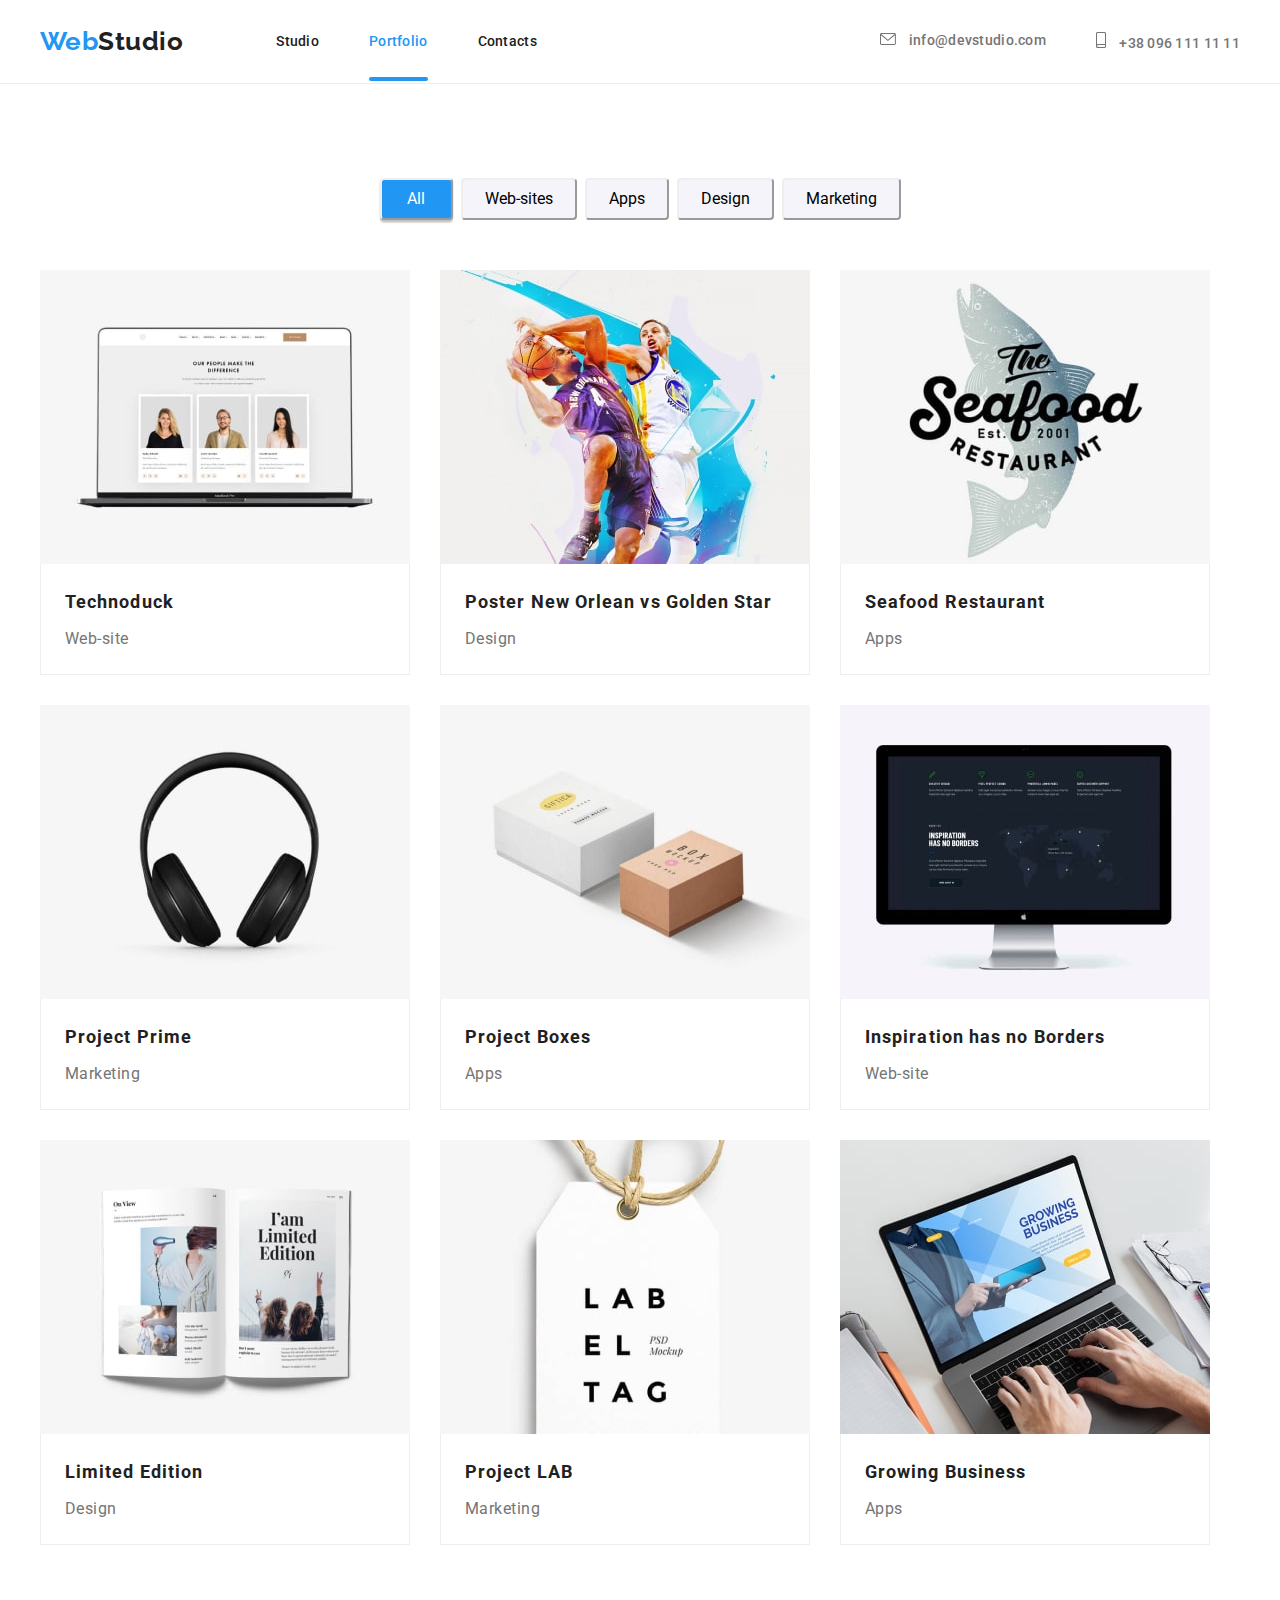
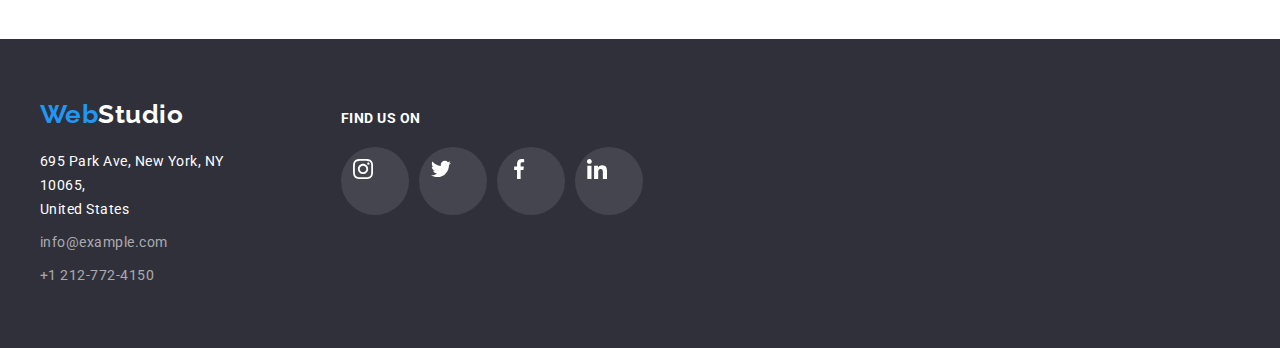
==== portfolio.html @ 816c1c03 "Animation" ====
<!DOCTYPE html>
<html lang="en">
  <head>
    <meta charset="UTF-8" />
    <meta http-equiv="X-UA-Compatible" content="IE=edge" />
    <meta name="viewport" content="width=device-width, initial-scale=1.0" />
    <title>Document</title>
    <link rel="preconnect" href="https://fonts.googleapis.com" />
    <link rel="preconnect" href="https://fonts.gstatic.com" crossorigin />
    <link
      href="https://fonts.googleapis.com/css2?family=Raleway:wght@700&family=Roboto:wght@400;500;700;900&display=swap"
      rel="stylesheet"
    />
    <!-- Modern Normalize -->
    <link
      rel="stylesheet"
      href="https://cdnjs.cloudflare.com/ajax/libs/modern-normalize/1.1.0/modern-normalize.min.css"
      integrity="sha512-wpPYUAdjBVSE4KJnH1VR1HeZfpl1ub8YT/NKx4PuQ5NmX2tKuGu6U/JRp5y+Y8XG2tV+wKQpNHVUX03MfMFn9Q=="
      crossorigin="anonymous"
      referrerpolicy="no-referrer"
    />
    <!-- AOS animated -->
    <link href="https://unpkg.com/aos@2.3.1/dist/aos.css" rel="stylesheet" />

    <link rel="stylesheet" href="./css/styles.css" />
  </head>
  <body>
    <header class="page-header">
      <div class="container container-header">
        <nav class="container-header">
          <a class="logo" href="./index.html">Web<span class="logo-deco">Studio</span></a>

          <ul class="site-nav">
            <li class="item"><a class="link" href="./index.html">Studio</a></li>
            <li class="item"><a class="link-current" href="">Portfolio</a></li>
            <li class="item"><a class="link" href="">Contacts</a></li>
          </ul>
        </nav>

        <ul class="site-contacts">
          <li class="item">
            <a class="link-contacts link-mail" href="mailto:info@devstudio.com">
              <svg class="svg-contact" width="16" height="12">
                <use href="./images/icons.svg#icon-envelope"></use>
              </svg>
              info@devstudio.com
            </a>
          </li>
          <li class="item">
            <a class="link-contacts link-tel" href="tel:+380961111111">
              <svg class="svg-contact" width="10" height="16">
                <use href="./images/icons.svg#icon-smartphone"></use>
              </svg>
              +38 096 111 11 11</a
            >
          </li>
        </ul>
      </div>
    </header>
    <main>
      <section class="section-projects">
        <div class="container">
          <h1 class="visually-hidden">Our projects</h1>
          <ul class="buttons-list">
            <li class="buttons-projects">
              <button type="button" class="buttons-current">All</button>
            </li>
            <li class="buttons-projects">
              <button type="button" class="buttons">Web-sites</button>
            </li>
            <li class="buttons-projects"><button type="button" class="buttons">Apps</button></li>
            <li class="buttons-projects"><button type="button" class="buttons">Design</button></li>
            <li class="buttons-projects">
              <button type="button" class="buttons">Marketing</button>
            </li>
          </ul>
          <ul class="list list-projects">
            <li class="item-projects">
              <div class="back-list">
                <a class="link-projects" href="">
                  <div class="picture">
                    <img src="./images/project_1.jpg" alt="Technoduck" width="370" height="290" />
                    <div class="info-block">
                      <p class="info">
                        Technoduck is a state-of-the-art coronavirus distribution platform.
                        Companies use this platform for digital espionage and attacks on
                        competitors' secure servers.
                      </p>
                    </div>
                  </div>
                  <div class="project-desc">
                    <h2 class="caption">Technoduck</h2>
                    <p class="desc">Web-site</p>
                  </div>
                </a>
              </div>
            </li>
            <li class="item-projects">
              <div class="back-list">
                <a class="link-projects" href="">
                  <div class="picture">
                    <img
                      src="./images/project_2.jpg"
                      alt="Poster New Orlean vs Golden Star"
                      width="370"
                      height="290"
                    />
                    <div class="info-block">
                      <p class="info">
                        Technoduck is a state-of-the-art coronavirus distribution platform.
                        Companies use this platform for digital espionage and attacks on
                        competitors' secure servers.
                      </p>
                    </div>
                  </div>
                  <div class="project-desc">
                    <h2 class="caption">Poster New Orlean vs Golden Star</h2>
                    <p class="desc">Design</p>
                  </div>
                </a>
              </div>
            </li>
            <li class="item-projects">
              <a class="link-projects" href="">
                <div class="picture">
                  <img
                    src="./images/project_3.jpg"
                    alt="Seafood Restaurant"
                    width="370"
                    height="290"
                  />
                  <div class="info-block">
                    <p class="info">
                      Technoduck is a state-of-the-art coronavirus distribution platform. Companies
                      use this platform for digital espionage and attacks on competitors' secure
                      servers.
                    </p>
                  </div>
                </div>
                <div class="project-desc">
                  <h2 class="caption">Seafood Restaurant</h2>
                  <p class="desc">Apps</p>
                </div>
              </a>
            </li>
            <li class="item-projects">
              <a class="link-projects" href="">
                <div class="picture">
                  <img src="./images/project_4.jpg" alt="Project Prime" width="370" height="294" />
                  <div class="info-block">
                    <p class="info">
                      Technoduck is a state-of-the-art coronavirus distribution platform. Companies
                      use this platform for digital espionage and attacks on competitors' secure
                      servers.
                    </p>
                  </div>
                </div>
                <div class="project-desc">
                  <h2 class="caption">Project Prime</h2>
                  <p class="desc">Marketing</p>
                </div>
              </a>
            </li>
            <li class="item-projects">
              <a class="link-projects" href="">
                <div class="picture">
                  <img src="./images/project_5.jpg" alt="Project Boxes" width="370" height="294" />
                  <div class="info-block">
                    <p class="info">
                      Technoduck is a state-of-the-art coronavirus distribution platform. Companies
                      use this platform for digital espionage and attacks on competitors' secure
                      servers.
                    </p>
                  </div>
                </div>
                <div class="project-desc">
                  <h2 class="caption">Project Boxes</h2>
                  <p class="desc">Apps</p>
                </div>
              </a>
            </li>
            <li class="item-projects">
              <a class="link-projects" href="">
                <div class="picture">
                  <img
                    src="./images/project_6.jpg"
                    alt="Inspiration has no Borders"
                    width="370"
                    height="290"
                  />
                  <div class="info-block">
                    <p class="info">
                      Technoduck is a state-of-the-art coronavirus distribution platform. Companies
                      use this platform for digital espionage and attacks on competitors' secure
                      servers.
                    </p>
                  </div>
                </div>
                <div class="project-desc">
                  <h2 class="caption">Inspiration has no Borders</h2>
                  <p class="desc">Web-site</p>
                </div>
              </a>
            </li>
            <li class="item-projects">
              <a class="link-projects" href="">
                <div class="picture">
                  <img
                    src="./images/project_7.jpg"
                    alt="Limited Edition"
                    width="370"
                    height="290"
                  />
                  <div class="info-block">
                    <p class="info">
                      Technoduck is a state-of-the-art coronavirus distribution platform. Companies
                      use this platform for digital espionage and attacks on competitors' secure
                      servers.
                    </p>
                  </div>
                </div>
                <div class="project-desc">
                  <h2 class="caption">Limited Edition</h2>
                  <p class="desc">Design</p>
                </div>
              </a>
            </li>
            <li class="item-projects">
              <a class="link-projects" href="">
                <div class="picture">
                  <img src="./images/project_8.jpg" alt="Project LAB" width="370" height="294" />
                  <div class="info-block">
                    <p class="info">
                      Technoduck is a state-of-the-art coronavirus distribution platform. Companies
                      use this platform for digital espionage and attacks on competitors' secure
                      servers.
                    </p>
                  </div>
                </div>
                <div class="project-desc">
                  <h2 class="caption">Project LAB</h2>
                  <p class="desc">Marketing</p>
                </div>
              </a>
            </li>
            <li class="item-projects">
              <a class="link-projects" href="">
                <div class="picture">
                  <img
                    src="./images/project_9.jpg"
                    alt="Growing Business"
                    width="370"
                    height="290"
                  />
                  <div class="info-block">
                    <p class="info">
                      Technoduck is a state-of-the-art coronavirus distribution platform. Companies
                      use this platform for digital espionage and attacks on competitors' secure
                      servers.
                    </p>
                  </div>
                </div>
                <div class="project-desc">
                  <h2 class="caption">Growing Business</h2>
                  <p class="desc">Apps</p>
                </div>
              </a>
            </li>
          </ul>
        </div>
      </section>
    </main>
    <footer class="page-footer">
      <div class="container footer-div">
        <div class="address-div">
          <a class="logo-footer" href="/">Web<span class="logo-deco-footer">Studio</span></a>
          <div class="footer-address">
            <address>
              <ul class="list">
                <li class="item-footer">
                  <a
                    class="address"
                    href="https://goo.gl/maps/fKCjdk5wV2EBrqAs6"
                    target="_blank"
                    rel="noopener noreferrer nofollow"
                  >
                    695 Park Ave, New York, NY 10065, <br />
                    United States
                  </a>
                </li>
                <li class="item-footer">
                  <a class="contacts" href="mailto:info@example.com">info@example.com</a>
                </li>
                <li class="item-footer">
                  <a class="contacts" href="tel:+1212-772-4150">+1 212-772-4150</a>
                </li>
              </ul>
            </address>
          </div>
        </div>
        <div class="section-find">
          <h3 class="title-footer">FIND US ON</h3>
          <ul class="list list-footer">
            <li>
              <a
                class="social-footer"
                href="https://www.instagram.com"
                target="_blank"
                rel="noopener noreferrer nofollow"
              >
                <svg class="social-svg svg-footer" width="20" height="20">
                  <use href="./images/icons.svg#icon-instagram"></use>
                </svg>
              </a>
            </li>
            <li>
              <a
                class="social-footer"
                href="https://twitter.com"
                target="_blank"
                rel="noopener noreferrer nofollow"
              >
                <svg class="social-svg" width="20" height="20">
                  <use href="./images/icons.svg#icon-twitter"></use>
                </svg>
              </a>
            </li>
            <li>
              <a
                class="social-footer"
                href="https://facebook.com"
                target="_blank"
                rel="noopener noreferrer nofollow"
              >
                <svg class="social-svg" width="20" height="20">
                  <use href="./images/icons.svg#icon-facebook"></use>
                </svg>
              </a>
            </li>
            <li>
              <a
                class="social-footer"
                href="https://www.linkedin.com"
                target="_blank"
                rel="noopener noreferrer nofollow"
              >
                <svg class="social-svg" width="20" height="20">
                  <use href="./images/icons.svg#icon-linkedin"></use>
                </svg>
              </a>
            </li>
          </ul>
        </div>
      </div>
    </footer>
    <!-- Aos script -->
    <script src="https://unpkg.com/aos@2.3.1/dist/aos.js"></script>
    <script src="./js/aos-animate.js"></script>
  </body>
</html>
---- css/styles.css ----
body {
  margin: 0;
  color: #212121;
  font-family: Roboto, sans-serif;
  letter-spacing: 0.03em;
  font-weight: 400;
}
:root {
  --primary-text-color: #212121;
  --section-text-color: #757575;
  --accent-color: #2196f3;
  --secondary-text-color: #ffffff;
  --secondary-background-color: #2f303a;
  --buttons-background-color: #f5f4fa;
  --footer-color: rgba(255, 255, 255, 0.6);
  --border-header: #ececec;
  --border-projects: #eeeeee;
  --overlay: rgba(47, 48, 58, 0.4);
  --background-benefits: #f5f4fa;
  --customers-color: #afb1b8;
  --customers-background: #f5f5f5;

  --animation: 250ms cubic-bezier(0.4, 0, 0.2, 1);
}
/*  RESET */

h1,
h2,
h3,
h4,
h5,
h6,
p {
  margin: 0;
}

img {
  display: block;
  max-width: 100%;
  height: auto;
}

.container {
  width: 1200px;
  padding-left: 15px;
  padding-right: 15px;
  margin-left: auto;
  margin-right: auto;
}

.list {
  list-style: none;
  padding: 0;
  margin: 0;
}
.visually-hidden {
  position: absolute;
  width: 1px;
  height: 1px;
  margin: -1px;
  border: 0;
  padding: 0;
  white-space: nowrap;
  clip-path: inset(100%);
  clip: rect(0 0 0 0);
  overflow: hidden;
}

/* Overlay */
.overlay {
  max-width: 1600px;
  height: 600px;
  margin-left: auto;
  margin-right: auto;
  /*    
    (#C4C4C4, rgba(47, 48, 58, 0.4),) */

  background-image: linear-gradient(to right, var(--overlay), var(--overlay)),
    url('../images/background-min.jpg');
  background-repeat: no-repeat;
  background-position: center;
  background-size: cover;
}

/* header */
.container-header {
  display: flex;
  align-items: center;
}
.page-header {
  border-bottom: 1px solid var(--border-header);
}

.logo {
  margin-right: 93px;

  color: var(--accent-color);

  font-family: 'Raleway';
  font-weight: 700;
  font-size: 26px;
  line-height: 1.19;
  text-decoration: none;
}
.logo-deco {
  color: var(--primary-text-color);
}
.logo-deco-footer {
  color: var(--secondary-text-color);
}
.logo-footer {
  display: block;
  margin-bottom: 20px;
  color: var(--accent-color);
  font-family: 'Raleway';
  font-weight: 700;
  font-size: 26px;
  line-height: 1.19;
  text-decoration: none;
}
/* Site nav */

.site-nav .item:not(:last-child) {
  margin-right: 50px;
}

.site-contacts .item:not(:last-child) {
  margin-right: 50px;
}
.site-nav,
.site-contacts {
  display: flex;
  list-style: none;
  padding: 0;
  margin: 0;
}
.link-contacts {
  display: block;
  padding-top: 32px;
  padding-bottom: 32px;
  font-style: normal;
  font-weight: 500;
  font-size: 14px;
  line-height: 16px;
  letter-spacing: 0.02em;
  color: var(--section-text-color);
  text-decoration: none;
  transition: var(--animation);
}

.link,
.link-current {
  display: block;
  padding-top: 32px;
  padding-bottom: 32px;
  font-weight: 500;
  font-size: 14px;
  line-height: 1.14;
  letter-spacing: 0.02em;
  transition: var(--animation);
}

.link-contacts:hover,
.link-contacts:focus {
  color: var(--accent-color);
}
.link:hover,
.link:focus {
  color: var(--accent-color);
}

.link-current {
  color: var(--accent-color);
  text-decoration: none;
}
.link-current {
  position: relative;
}
.link-current::after {
  position: absolute;
  bottom: 0;
  left: 0;
  content: '';
  display: inline-block;
  width: 100%;
  height: 4px;
  background-color: #2196f3;
  border-radius: 2px;
}
.link,
.link-projects {
  color: var(--primary-text-color);
  text-decoration: none;
}
.site-contacts {
  margin-left: auto;
}
.svg-contact {
  margin-right: 10px;
  fill: currentColor;
}

/* section solutions */
.solutions {
  padding-top: 200px;
  padding-bottom: 200px;
  text-align: center;

  background-color: var(--secondary-background-color);
}

.solutions-title {
  display: block;
  width: 690px;
  margin-left: auto;
  margin-right: auto;
  margin-bottom: 30px;
  color: var(--secondary-text-color);
  font-weight: 900;
  font-size: 44px;
  line-height: 1.36;
  letter-spacing: 0.06em;
}

/* Button and buttons */
.buttons-list {
  display: flex;
  list-style: none;
  padding: 0;
  margin: 0;
  justify-content: center;
  margin-bottom: 50px;
}
.button {
  /* margin-bottom: 200px; */
  min-width: 161px;
  padding: 10px 32px;
  color: var(--secondary-text-color);
  background-color: var(--accent-color);
  cursor: pointer;
  font-weight: 900;
  font-size: 16px;
  line-height: 1.88;
  letter-spacing: 0.06em;
  font-family: inherit;
}
.buttons,
.buttons-current {
  border-radius: 4px;
  border-color: rgba(238, 238, 238, 1);
  padding: 6px 22px;
  min-width: 73px;
  text-align: center;
  font-size: 16px;
  line-height: 1.62;
  cursor: pointer;
  font-family: inherit;
}

.buttons-projects:not(:last-child) {
  margin-right: 8px;
}
.buttons {
  background-color: var(--buttons-background-color);
  transition-property: color, background-color, box-shadow;
  transition-duration: 250ms;
  transition-timing-function: cubic-bezier(0.4, 0, 0.2, 1);
}

.buttons-current {
  color: #ffffff;
  background-color: #2196f3;
  box-shadow: 0 2px 2px rgba(0, 0, 0, 0.12), 0 1px 2px rgba(0, 0, 0, 0.08),
    0 3px 1px rgba(0, 0, 0, 0.1);
}
.buttons:hover,
.buttons:focus {
  color: #ffffff;
  background-color: #2196f3;
  box-shadow: 0 2px 2px rgba(0, 0, 0, 0.12), 0 1px 2px rgba(0, 0, 0, 0.08),
    0 3px 1px rgba(0, 0, 0, 0.1);
}

/* Modal WINDOW */
.backdrop {
  position: fixed;
  top: 0;
  left: 0;
  width: 100%;
  height: 100%;
  background: rgba(0, 0, 0, 0.1);
}
.backdrop.is-hidden {
  opacity: 0;
  pointer-events: none;
  visibility: hidden;
}
.modal {
  position: absolute;
  top: 50%;
  left: 50%;
  transform: translate(-50%, -50%);
  box-shadow: 0px 1px 3px rgba(0, 0, 0, 0.12), 0px 1px 1px rgba(0, 0, 0, 0.14),
    0px 2px 1px rgba(0, 0, 0, 0.2);
  border-radius: 4px;
  width: 530px;
  height: 580px;
  background-color: var(--secondary-text-color);
}
.modal-button {
  position: absolute;

  top: 8px;
  right: 8px;
  width: 30px;
  height: 30px;
  display: flex;
  align-items: center;
  justify-content: center;

  border: 1px solid rgba(0, 0, 0, 0.1);
  border-radius: 50%;
  padding: 0;
  cursor: pointer;
}

/* Benefits */
.item-details::before {
  background-image: url(../images/antenna.png);
}
.item-punctuality::before {
  background-image: url(../images/clock.png);
}
.item-planning::before {
  background-image: url(../images/diagram.png);
}
.item-technology::before {
  background-image: url(../images/astronaut.png);
}

.item-benefits::before {
  content: '';
  display: block;
  height: 120px;
  background-repeat: no-repeat;
  background-position: center;
  background-color: var(--background-benefits);
  margin-bottom: 30px;
}

.list-benefits {
  display: flex;
}
.item-benefits {
  width: 270px;
}
.item-benefits:not(:last-child) {
  margin-right: 30px;
}
.section-benefits,
.section-projects,
.section-cards,
.section-customers {
  padding-top: 94px;
  padding-bottom: 94px;
}
.title {
  margin-bottom: 10px;
  font-size: 14px;
  line-height: 1.14;
}
.section-text {
  color: var(--section-text-color);
  font-size: 14px;
  line-height: 1.71;
}

/* What we do */
.list-what-we-do {
  display: flex;
}
.what-item {
  position: relative;
}
.what-desc {
  width: 370px;
  height: 70px;
  position: absolute;
  display: inline-block;
  justify-items: center;
  text-align: center;
  padding-top: 27px;
  padding-bottom: 27px;
  bottom: 0;
  left: 0;
  background: rgba(47, 48, 58, 0.8);
  font-weight: 700;

  font-size: 14px;
  line-height: 1.14;

  color: var(--secondary-text-color);
}
.section-what {
  padding-bottom: 94px;
}
.what-item:not(:last-child) {
  margin-right: 30px;
}

.section-title {
  margin-bottom: 50px;
  font-size: 36px;
  line-height: 1.17;
  text-align: center;
}
/* our team */

.card-desc {
  padding-top: 30px;
  padding-bottom: 30px;
}
.list-team {
  display: flex;
}
.section-cards {
  background-color: var(--buttons-background-color);
}
.item-card {
  background-color: var(--secondary-text-color);
  box-shadow: 0px 2px 1px rgba(0, 0, 0, 0.2), 0px 1px 1px rgba(0, 0, 0, 0.14),
    0px 1px 3px rgba(0, 0, 0, 0.12);
}
.item-card:not(:last-child) {
  margin-right: 30px;
}
.card-name {
  font-weight: 500;
  font-size: 16px;
  line-height: 1.19;
  text-align: center;
}
.text {
  margin-top: 10px;
  line-height: 1.19;
  text-align: center;
  color: var(--section-text-color);
}
.social-list {
  display: flex;
  justify-content: center;
  margin-top: 16px;
}
.social-link {
  padding: 12px;
  display: block;
  width: 44px;
  height: 44px;
  color: #afb1b8;
  background-color: #ffffff;
  border-radius: 50%;
  transition-property: color, background-color;
  transition-duration: 250ms;
  transition-timing-function: cubic-bezier(0.4, 0, 0.2, 1);
}
.social-link:hover,
.social-link:focus {
  color: var(--secondary-text-color);
  background-color: var(--accent-color);
}

.social-svg {
  fill: currentColor;

  padding: 0;
}
.social-item:not(:last-child) {
  margin-right: 10px;
}

/* Customers */
.list-customers {
  display: flex;
}
.customers-item {
  width: 170px;
  height: 92px;
}
.customers-link {
  color: var(--customers-color);
  display: flex;
  justify-content: center;
  align-items: center;
  border: 1px solid var(--customers-color);
  border-radius: 4px;
  width: 100%;
  height: 100%;
  transition-property: color, background, border;
  transition-duration: 250ms;
  transition-timing-function: cubic-bezier(0.4, 0, 0.2, 1);
}
.customers-link:hover,
.customers-link:focus {
  border: 1px solid var(--accent-color);
  color: var(--accent-color);
  background: var(--customers-background);
}

.client-svg {
  fill: currentColor;
  width: 106px;
  height: 60px;
  text-align: center;

  padding: 0;
}
.customers-item:not(:last-child) {
  margin-right: 30px;
}

/* footer */
.item-footer:not(:last-child) {
  margin-bottom: 9px;
}
.page-footer {
  padding-top: 60px;
  padding-bottom: 60px;
  background-color: var(--secondary-background-color);
}
.address {
  color: var(--secondary-text-color);
}

.address,
.contacts {
  font-size: 14px;
  line-height: 1.71;
  font-style: normal;
  text-decoration: none;
  transition: var(--animation);
}

.address:hover,
.address:focus {
  color: var(--accent-color);
}
.contacts:hover,
.contacts:focus {
  color: var(--accent-color);
}

.contacts {
  color: var(--footer-color);
}

/* Find us */

.footer-div {
  display: flex;
  align-items: baseline;
}
.address-div {
  margin-right: 70px;
}
.footer-address {
  width: 231px;
}
.social-footer {
  padding: 12px;
  display: block;
  width: 44px;
  height: 44px;
  color: var(--secondary-text-color);
  border-radius: 50%;
  background: rgba(255, 255, 255, 0.1);
  transition-property: background-color;
  transition-duration: 250ms;
  transition-timing-function: cubic-bezier(0.4, 0, 0.2, 1);
}
.social-footer:hover,
.social-footer:focus {
  background-color: var(--accent-color);
}
.list-footer {
  display: flex;
  gap: 10px;
}
.title-footer {
  font-style: normal;
  font-weight: 700;
  font-size: 14px;
  line-height: 1.14;
  color: var(--secondary-text-color);
  margin-bottom: 20px;
}
/* Projects */

.picture {
  position: relative;
  overflow: hidden;
}
.info-block {
  position: absolute;
  top: 0;
  left: 0;

  transform: translateY(100%);

  width: 100%;
  height: 100%;

  display: flex;
  justify-content: center;
  align-items: center;
  padding: 63px 24px 91px;

  transition: transform, var(--animation);
  transition: background, var(--animation);
}
.item-projects:hover .info-block {
  transform: translateY(0);
  background: rgba(33, 150, 243, 0.9);
}
.info {
  font-size: 18px;
  line-height: 1.56;
  color: var(--secondary-text-color);
}

.project-desc {
  padding: 20px 24px;

  border-bottom: 1px solid var(--border-projects);
  border-right: 1px solid var(--border-projects);
  border-left: 1px solid var(--border-projects);
}
.caption {
  font-size: 18px;
  line-height: 2;
  letter-spacing: 0.06em;
  font-style: normal;
}

.desc {
  margin-top: 4px;
  line-height: 1.88;
  font-style: normal;
  font-weight: 400;
  color: var(--section-text-color);
}

.conteiner {
  width: 1200px;
  padding-left: 15px;
  padding-right: 15px;
}
.list-projects {
  display: flex;
  flex-wrap: wrap;
}

.item-projects {
  width: 370px;
  margin-bottom: 30px;
  margin-right: 30px;
  transition-property: box-shadow;
  transition-duration: 250ms;
  transition-timing-function: cubic-bezier(0.4, 0, 0.2, 1);
}

.item-projects:hover {
  box-shadow: 1px 4px 6px rgba(0, 0, 0, 0.16), 0 4px 4px rgba(0, 0, 0, 0.06),
    0 1px 1px rgba(0, 0, 0, 0.12);
}

.item-projects:nth-child(3n) {
  margin-right: 0;
}
.item-projects:nth-last-child(-n + 3) {
  margin-bottom: 0;
}
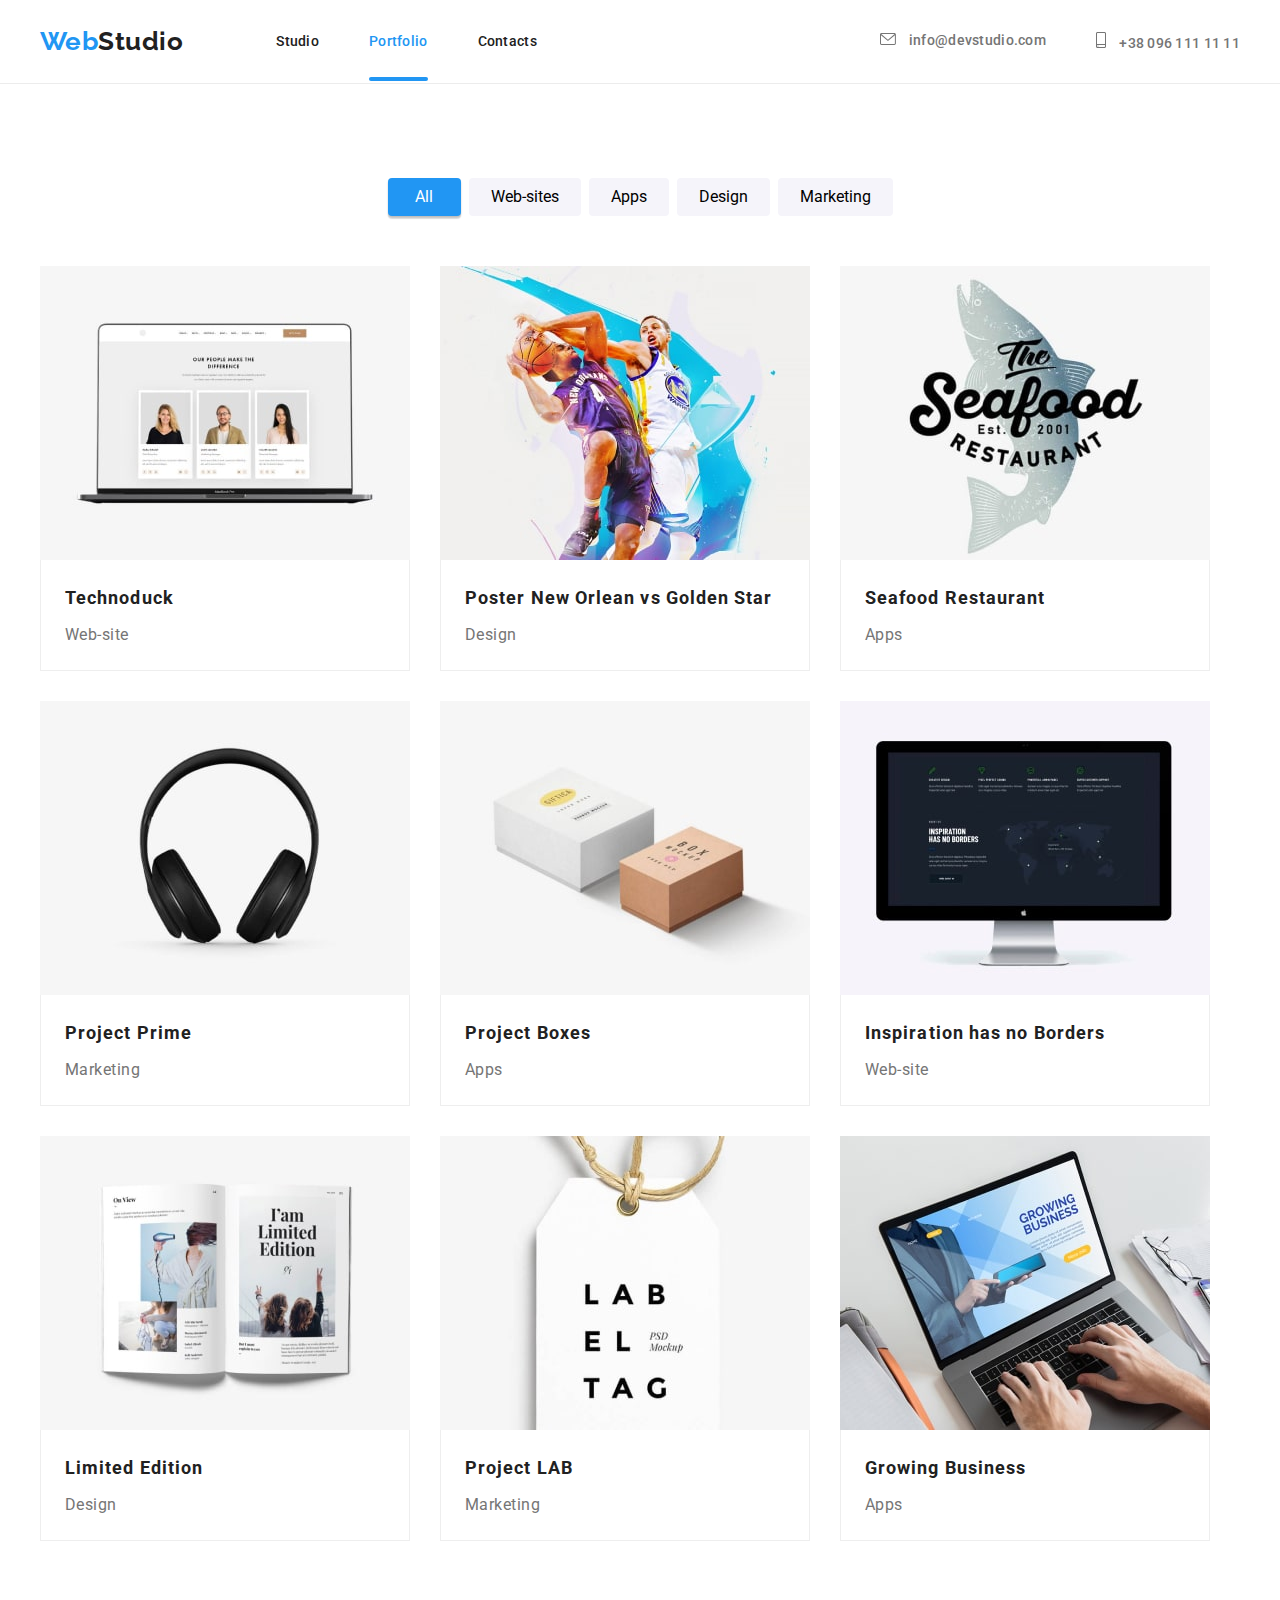
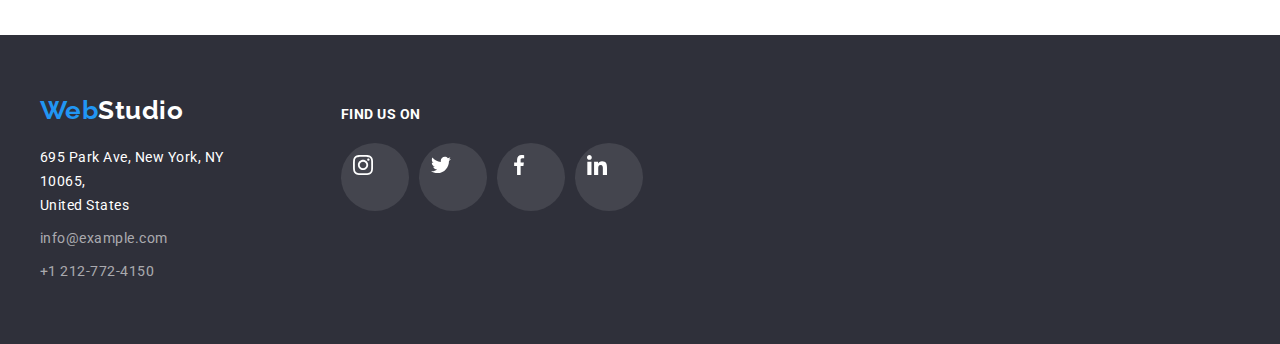
==== commit f80230d9: "focus everywhere))" ====
--- a/portfolio.html
+++ b/portfolio.html
@@ -76,49 +76,45 @@
           </ul>
           <ul class="list list-projects">
             <li class="item-projects">
-              <div class="back-list">
-                <a class="link-projects" href="">
-                  <div class="picture">
-                    <img src="./images/project_1.jpg" alt="Technoduck" width="370" height="290" />
-                    <div class="info-block">
-                      <p class="info">
-                        Technoduck is a state-of-the-art coronavirus distribution platform.
-                        Companies use this platform for digital espionage and attacks on
-                        competitors' secure servers.
-                      </p>
-                    </div>
-                  </div>
-                  <div class="project-desc">
-                    <h2 class="caption">Technoduck</h2>
-                    <p class="desc">Web-site</p>
-                  </div>
-                </a>
-              </div>
-            </li>
-            <li class="item-projects">
-              <div class="back-list">
-                <a class="link-projects" href="">
-                  <div class="picture">
-                    <img
-                      src="./images/project_2.jpg"
-                      alt="Poster New Orlean vs Golden Star"
-                      width="370"
-                      height="290"
-                    />
-                    <div class="info-block">
-                      <p class="info">
-                        Technoduck is a state-of-the-art coronavirus distribution platform.
-                        Companies use this platform for digital espionage and attacks on
-                        competitors' secure servers.
-                      </p>
-                    </div>
-                  </div>
-                  <div class="project-desc">
-                    <h2 class="caption">Poster New Orlean vs Golden Star</h2>
-                    <p class="desc">Design</p>
-                  </div>
-                </a>
-              </div>
+              <a class="link-projects" href="">
+                <div class="picture">
+                  <img src="./images/project_1.jpg" alt="Technoduck" width="370" height="290" />
+                  <div class="info-block">
+                    <p class="info">
+                      Technoduck is a state-of-the-art coronavirus distribution platform. Companies
+                      use this platform for digital espionage and attacks on competitors' secure
+                      servers.
+                    </p>
+                  </div>
+                </div>
+                <div class="project-desc">
+                  <h2 class="caption">Technoduck</h2>
+                  <p class="desc">Web-site</p>
+                </div>
+              </a>
+            </li>
+            <li class="item-projects">
+              <a class="link-projects" href="">
+                <div class="picture">
+                  <img
+                    src="./images/project_2.jpg"
+                    alt="Poster New Orlean vs Golden Star"
+                    width="370"
+                    height="290"
+                  />
+                  <div class="info-block">
+                    <p class="info">
+                      Technoduck is a state-of-the-art coronavirus distribution platform. Companies
+                      use this platform for digital espionage and attacks on competitors' secure
+                      servers.
+                    </p>
+                  </div>
+                </div>
+                <div class="project-desc">
+                  <h2 class="caption">Poster New Orlean vs Golden Star</h2>
+                  <p class="desc">Design</p>
+                </div>
+              </a>
             </li>
             <li class="item-projects">
               <a class="link-projects" href="">
--- a/css/styles.css
+++ b/css/styles.css
@@ -145,7 +145,7 @@
   letter-spacing: 0.02em;
   color: var(--section-text-color);
   text-decoration: none;
-  transition: var(--animation);
+  transition: color var(--animation);
 }
 
 .link,
@@ -157,7 +157,7 @@
   font-size: 14px;
   line-height: 1.14;
   letter-spacing: 0.02em;
-  transition: var(--animation);
+  transition: color var(--animation);
 }
 
 .link-contacts:hover,
@@ -261,6 +261,7 @@
   margin-right: 8px;
 }
 .buttons {
+  border: none;
   background-color: var(--buttons-background-color);
   transition-property: color, background-color, box-shadow;
   transition-duration: 250ms;
@@ -268,6 +269,7 @@
 }
 
 .buttons-current {
+  border: none;
   color: #ffffff;
   background-color: #2196f3;
   box-shadow: 0 2px 2px rgba(0, 0, 0, 0.12), 0 1px 2px rgba(0, 0, 0, 0.08),
@@ -289,7 +291,11 @@
   width: 100%;
   height: 100%;
   background: rgba(0, 0, 0, 0.1);
-}
+  transition-property: opacity, visibility;
+  transition-duration: 250ms;
+  transition-timing-function: cubic-bezier(0.4, 0, 0.2, 1);
+}
+
 .backdrop.is-hidden {
   opacity: 0;
   pointer-events: none;
@@ -537,7 +543,7 @@
   line-height: 1.71;
   font-style: normal;
   text-decoration: none;
-  transition: var(--animation);
+  transition: color var(--animation);
 }
 
 .address:hover,
@@ -617,10 +623,15 @@
   transition: transform, var(--animation);
   transition: background, var(--animation);
 }
-.item-projects:hover .info-block {
+.link-projects {
+  display: block;
+}
+.link-projects:hover .info-block,
+.link-projects:focus .info-block {
   transform: translateY(0);
   background: rgba(33, 150, 243, 0.9);
 }
+
 .info {
   font-size: 18px;
   line-height: 1.56;
@@ -668,7 +679,8 @@
   transition-timing-function: cubic-bezier(0.4, 0, 0.2, 1);
 }
 
-.item-projects:hover {
+.link-projects:hover,
+.link-projects:focus {
   box-shadow: 1px 4px 6px rgba(0, 0, 0, 0.16), 0 4px 4px rgba(0, 0, 0, 0.06),
     0 1px 1px rgba(0, 0, 0, 0.12);
 }
